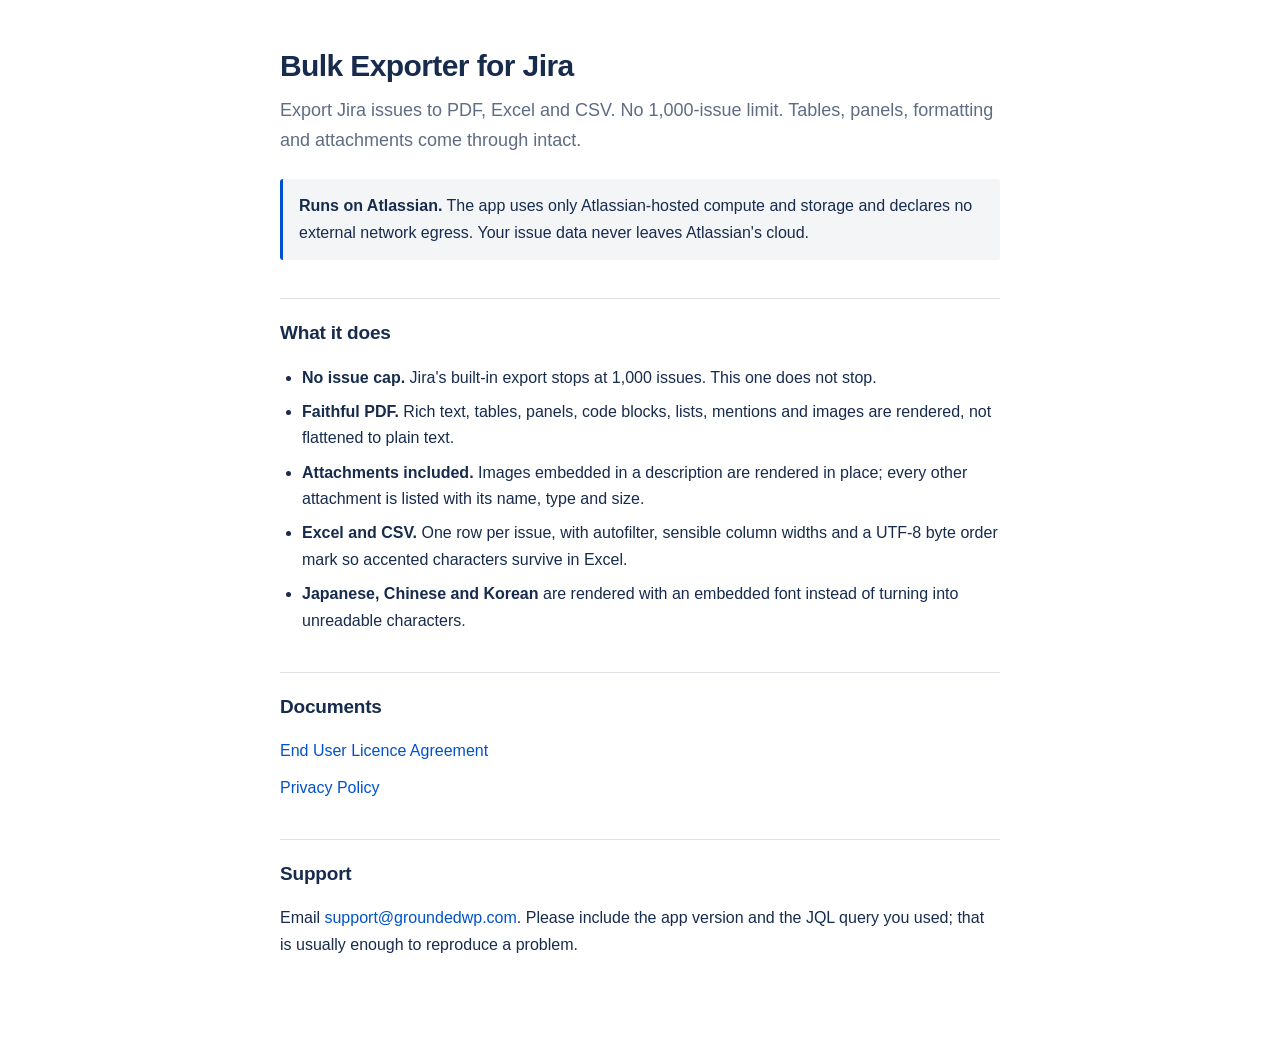
==== index.html @ 8d958b2f "Pagine pubbliche: EULA, privacy policy e landing Documenti richiesti dall'Atlassian Marketplace per " ====
<!doctype html>
<html lang="en">
<head>
  <meta charset="utf-8" />
  <meta name="viewport" content="width=device-width, initial-scale=1" />
  <title>Bulk Exporter for Jira</title>
  <meta name="description" content="Export Jira issues to PDF, Excel and CSV without the 1,000-issue limit. Runs entirely on Atlassian infrastructure." />
  <link rel="stylesheet" href="./style.css" />
</head>
<body>
<main>
  <h1>Bulk Exporter for Jira</h1>
  <p class="lead">
    Export Jira issues to PDF, Excel and CSV. No 1,000-issue limit. Tables,
    panels, formatting and attachments come through intact.
  </p>

  <div class="callout">
    <strong>Runs on Atlassian.</strong> The app uses only Atlassian-hosted
    compute and storage and declares no external network egress. Your issue
    data never leaves Atlassian's cloud.
  </div>

  <h2>What it does</h2>
  <ul>
    <li><strong>No issue cap.</strong> Jira's built-in export stops at 1,000
        issues. This one does not stop.</li>
    <li><strong>Faithful PDF.</strong> Rich text, tables, panels, code blocks,
        lists, mentions and images are rendered, not flattened to plain text.</li>
    <li><strong>Attachments included.</strong> Images embedded in a description
        are rendered in place; every other attachment is listed with its name,
        type and size.</li>
    <li><strong>Excel and CSV.</strong> One row per issue, with autofilter,
        sensible column widths and a UTF-8 byte order mark so accented
        characters survive in Excel.</li>
    <li><strong>Japanese, Chinese and Korean</strong> are rendered with an
        embedded font instead of turning into unreadable characters.</li>
  </ul>

  <h2>Documents</h2>
  <ul class="docs">
    <li><a href="./eula.html">End User Licence Agreement</a></li>
    <li><a href="./privacy.html">Privacy Policy</a></li>
  </ul>

  <h2>Support</h2>
  <p>
    Email <a href="mailto:support@groundedwp.com">support@groundedwp.com</a>.
    Please include the app version and the JQL query you used; that is usually
    enough to reproduce a problem.
  </p>
</main>
</body>
</html>
---- style.css ----
:root {
  --text: #172B4D;
  --muted: #5E6C84;
  --border: #DFE1E6;
  --accent: #0052CC;
  --bg: #FFFFFF;
  --panel: #F4F5F7;
}

@media (prefers-color-scheme: dark) {
  :root:not([data-theme="light"]) {
    --text: #E6EDF3;
    --muted: #9BA7B4;
    --border: #30363D;
    --accent: #6AA6FF;
    --bg: #0F1419;
    --panel: #1A1F26;
  }
}

:root[data-theme="dark"] {
  --text: #E6EDF3;
  --muted: #9BA7B4;
  --border: #30363D;
  --accent: #6AA6FF;
  --bg: #0F1419;
  --panel: #1A1F26;
}

* { box-sizing: border-box; }

body {
  margin: 0;
  padding: 48px 16px 80px;
  background: var(--bg);
  color: var(--text);
  font-family: -apple-system, BlinkMacSystemFont, "Segoe UI", Roboto, Helvetica, Arial, sans-serif;
  font-size: 16px;
  line-height: 1.65;
}

main { max-width: 720px; margin: 0 auto; }

h1 {
  font-size: 30px;
  line-height: 1.2;
  margin: 0 0 12px;
  letter-spacing: -0.02em;
}

h2 {
  font-size: 19px;
  margin: 38px 0 10px;
  padding-top: 18px;
  border-top: 1px solid var(--border);
  letter-spacing: -0.01em;
}

.lead { font-size: 18px; color: var(--muted); margin: 0 0 24px; }
.meta { color: var(--muted); font-size: 14px; margin: -4px 0 28px; }
.back { margin: 0 0 24px; font-size: 14px; }

a { color: var(--accent); text-decoration: none; }
a:hover { text-decoration: underline; }

.callout {
  background: var(--panel);
  border-left: 3px solid var(--accent);
  border-radius: 3px;
  padding: 14px 16px;
  margin: 24px 0;
}

ul { padding-left: 22px; }
li { margin-bottom: 8px; }

.docs { list-style: none; padding: 0; }
.docs li { margin-bottom: 10px; }

code {
  background: var(--panel);
  border-radius: 3px;
  padding: 2px 5px;
  font-family: ui-monospace, SFMono-Regular, Menlo, Consolas, monospace;
  font-size: 0.88em;
}

table {
  width: 100%;
  border-collapse: collapse;
  margin: 18px 0;
  font-size: 15px;
}

th, td {
  text-align: left;
  vertical-align: top;
  padding: 10px 12px;
  border-bottom: 1px solid var(--border);
}

th { background: var(--panel); font-weight: 600; }

@media (max-width: 600px) {
  body { padding: 28px 16px 60px; }
  h1 { font-size: 25px; }
  table, th, td { font-size: 14px; }
  th, td { padding: 8px 9px; }
}
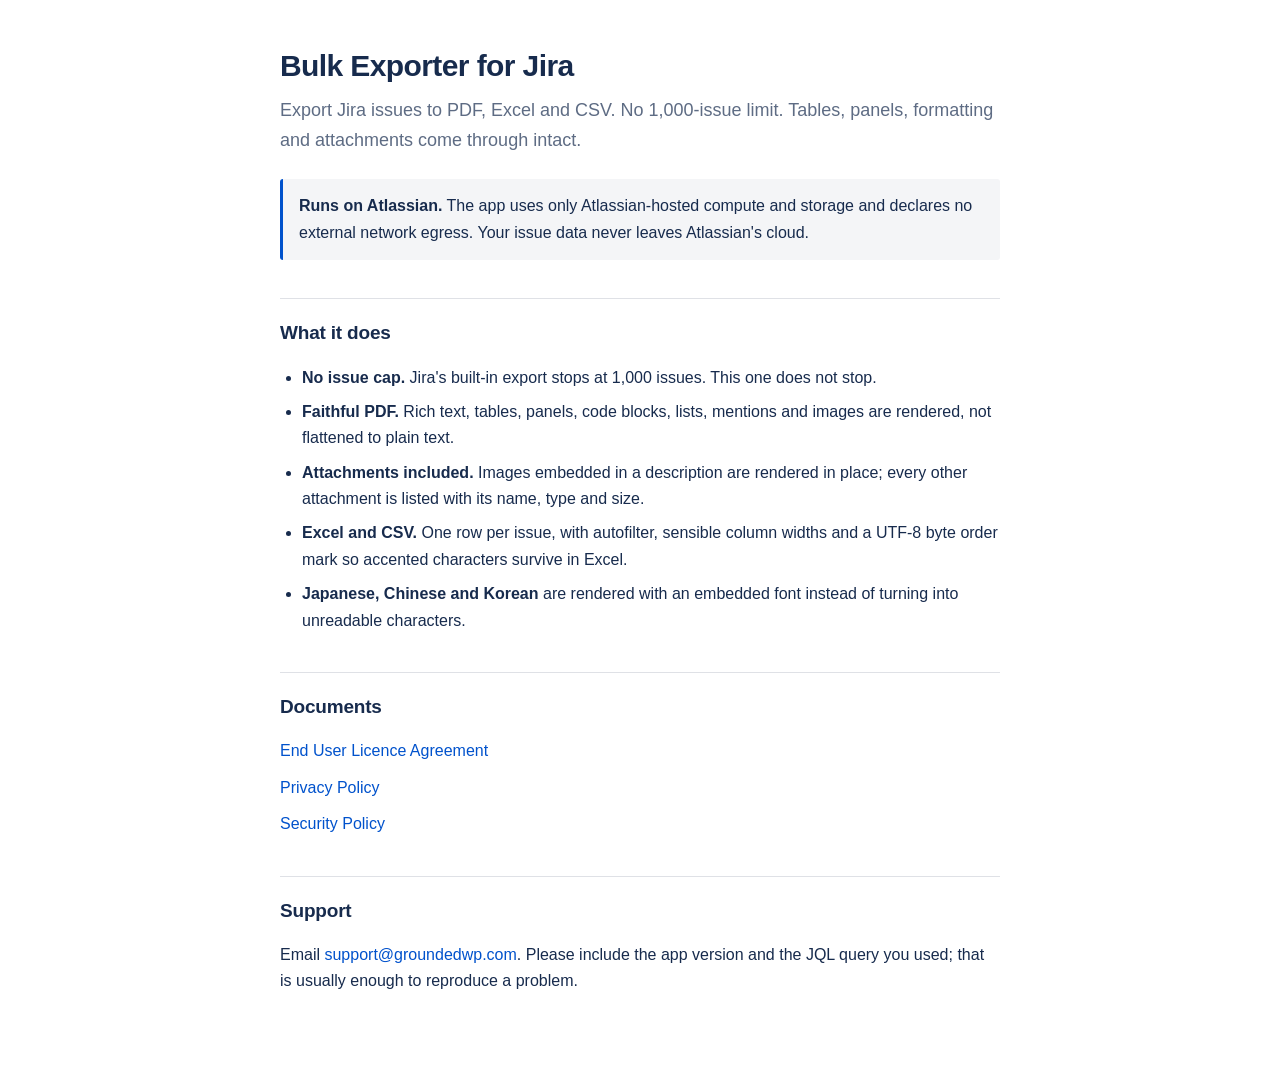
==== commit d85b198b: "Add security policy link to public site" ====
--- a/index.html
+++ b/index.html
@@ -41,6 +41,7 @@
   <ul class="docs">
     <li><a href="./eula.html">End User Licence Agreement</a></li>
     <li><a href="./privacy.html">Privacy Policy</a></li>
+    <li><a href="./security.html">Security Policy</a></li>
   </ul>
 
   <h2>Support</h2>
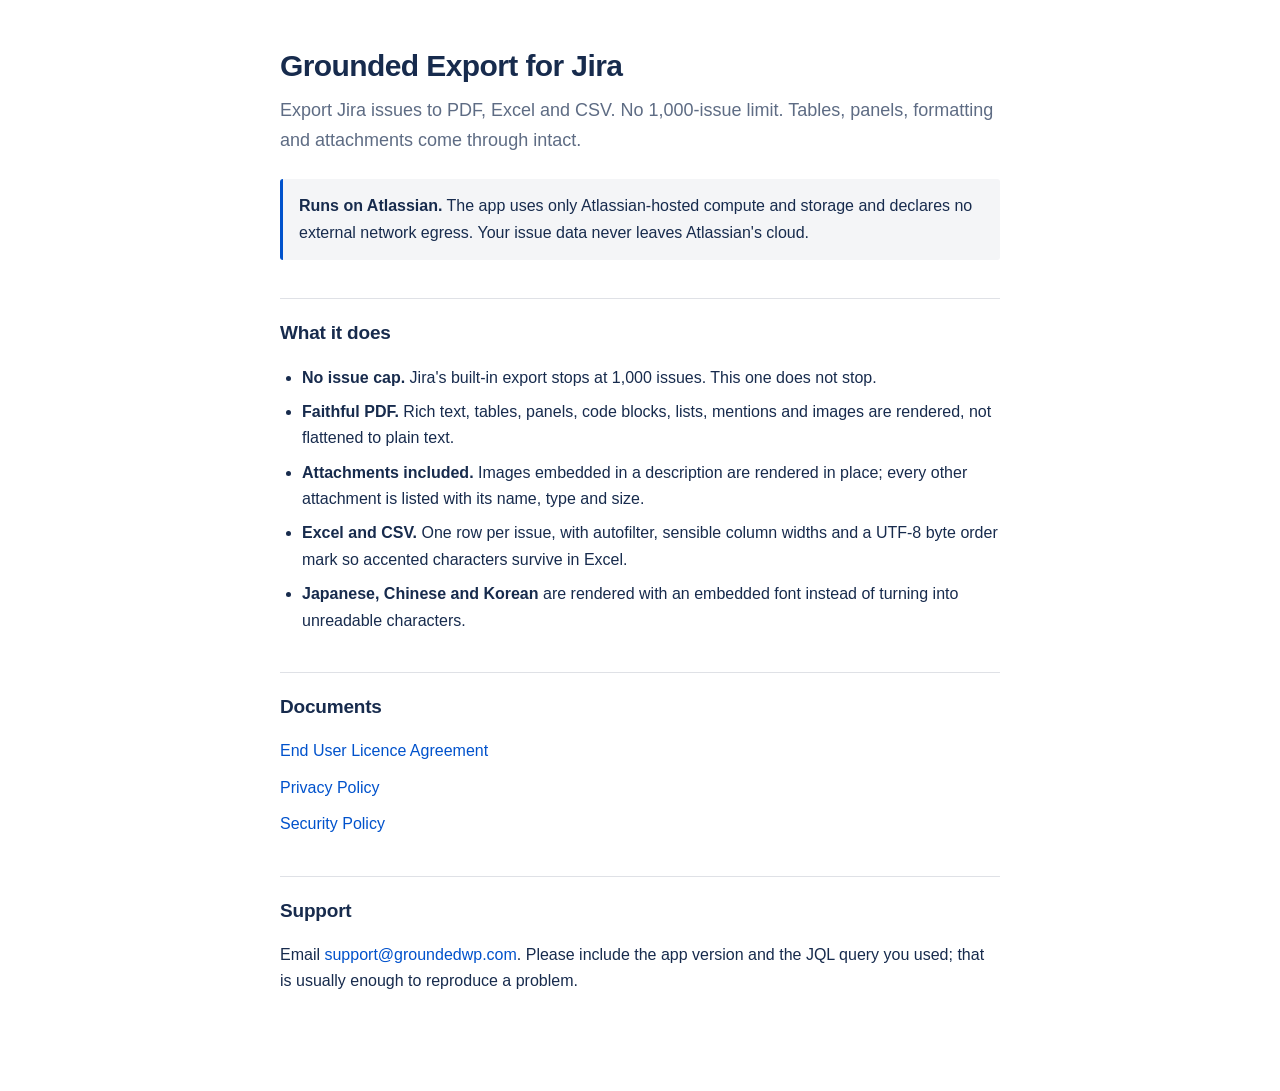
==== commit 6b87091d: "Rename public site to Grounded Export for Jira Resolves the Marketplace reviewer's name/branding con" ====
--- a/index.html
+++ b/index.html
@@ -3,13 +3,13 @@
 <head>
   <meta charset="utf-8" />
   <meta name="viewport" content="width=device-width, initial-scale=1" />
-  <title>Bulk Exporter for Jira</title>
+  <title>Grounded Export for Jira</title>
   <meta name="description" content="Export Jira issues to PDF, Excel and CSV without the 1,000-issue limit. Runs entirely on Atlassian infrastructure." />
   <link rel="stylesheet" href="./style.css" />
 </head>
 <body>
 <main>
-  <h1>Bulk Exporter for Jira</h1>
+  <h1>Grounded Export for Jira</h1>
   <p class="lead">
     Export Jira issues to PDF, Excel and CSV. No 1,000-issue limit. Tables,
     panels, formatting and attachments come through intact.
